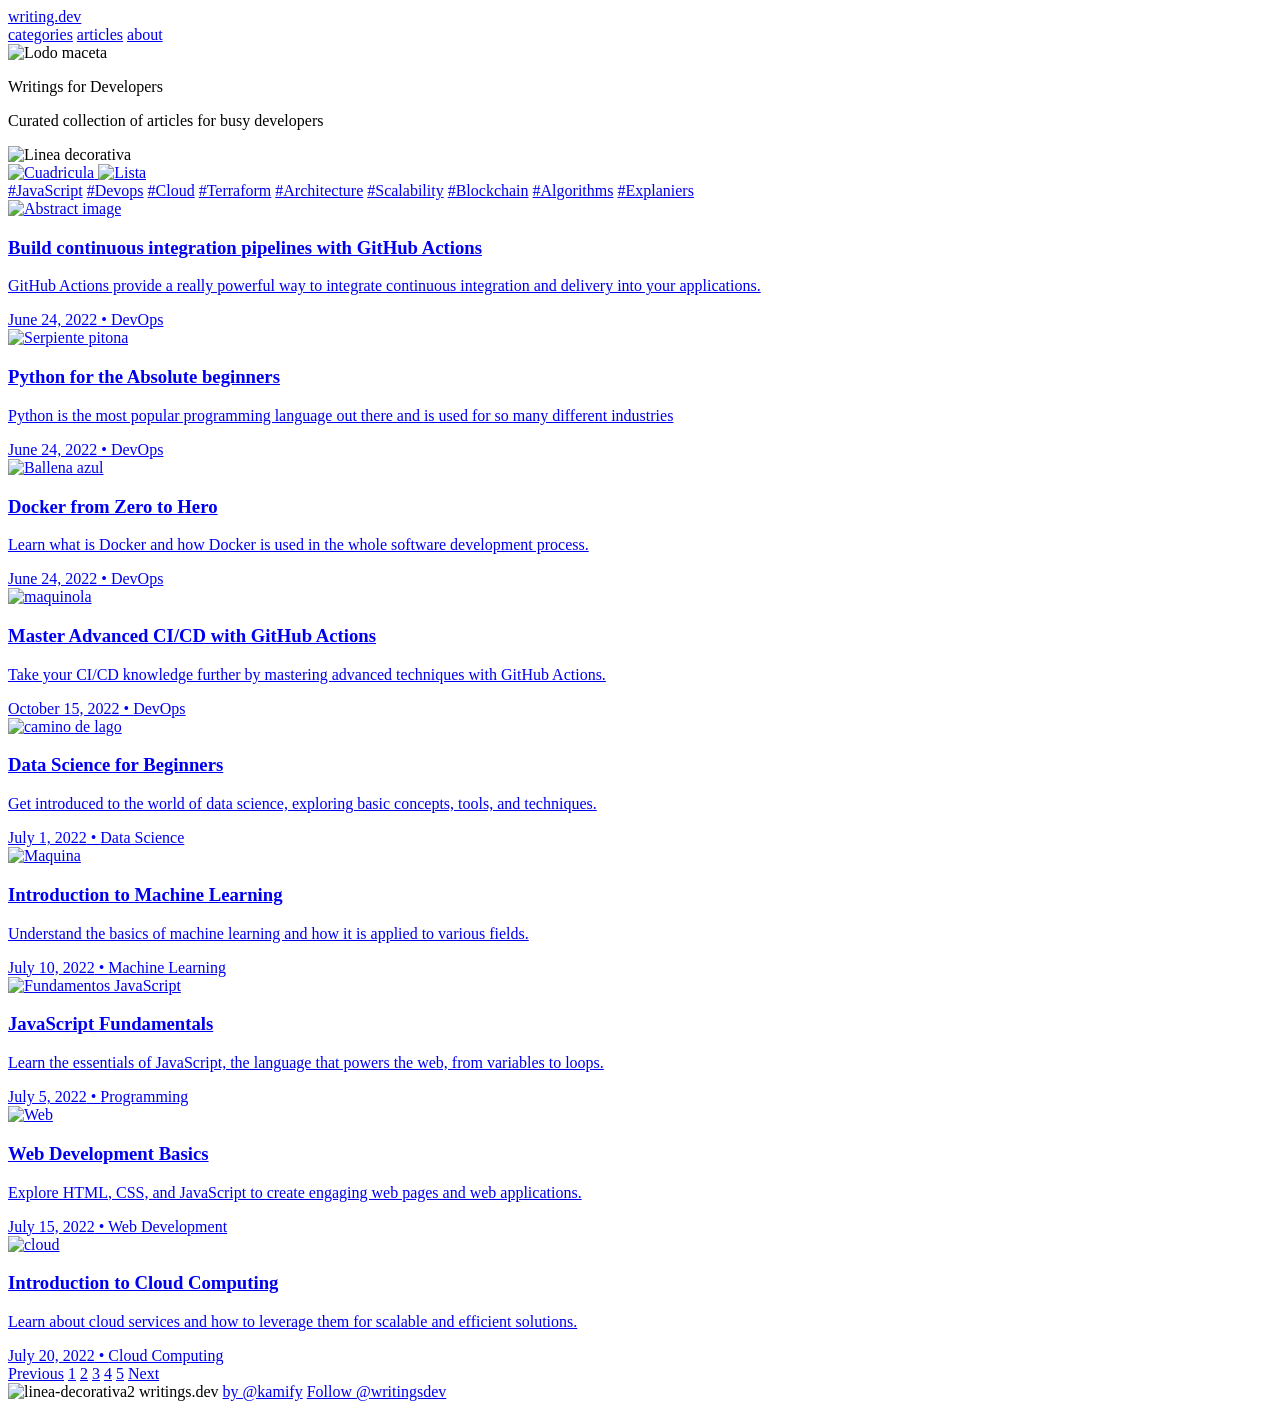
==== Dia 9/HTML/index.html @ a642bdd0 "CheckPoint" ====
<!DOCTYPE html>
<html lang="en">
<head>
    <meta charset="UTF-8">
    <meta name="viewport" content="width=device-width, initial-scale=1.0">
    <title>writings.dev</title>
</head>
<link rel="stylesheet" href="/styles/style.css">
<body>
        <nav>
            <div class="categoria">
                <a href="#writing-dev" id="writing-link">writing.dev</a>
            </div>
            <div class="menu">
                <div class="iconos">
                <span></span>
                <span></span>
                <span></span>
                </div>
            </div>
            <div class="titulos">
                <a href="index.html" class="nav-item">categories</a>
                <a href="index.html" class="nav-item">articles</a>
                <a href="index.html" class="nav-item">about</a>
            </div>
        </nav>
        <div class="logo-contenedor">
            <img src="/images/Logo.png" alt="Lodo maceta" class="logo">
            <p class="titulo-devoloper">Writings for Developers</p>
            <p class="subtitulo">Curated collection of articles for busy developers</p>
        </div>
        <img src="/images/Line 1.png" alt="Linea decorativa" class="linea-decorativa">
        <nav>
            <div class="sub-nav">
                <a class="nav-icono-link" href="index.html" >
                <img class="nav-icono" src="/images/Grid Icon.png" alt="Cuadricula">
                </a>
                <a class="nav-icono-link" href="index.html">
                <img class="nav-icono" src="/images/List Icon.png" alt="Lista">
                </a>

                <div class="nav-lenguajes">
                    <div class="nav-scrollable">
                        <a class="nav-link" href="#JavaScript">#JavaScript</a>
                        <a class="nav-link" href="#Devops">#Devops</a>
                        <a class="nav-link" href="#Cloud">#Cloud</a>
                        <a class="nav-link" href="#Terraform">#Terraform</a>
                        <a class="nav-link" href="#Architecture">#Architecture</a>
                        <a class="nav-link" href="#Scalability">#Scalability</a>
                        <a class="nav-link" href="#Blockchain">#Blockchain</a>
                        <a class="nav-link" href="#Algorithms">#Algorithms</a>
                        <a class="nav-link" href="#Explaniers">#Explaniers</a>
                    </div>
                    <div class="nav-shadow"></div>
                </div> 
            </div>
        </nav>
        <div class="contenedor-articulos">
            <a href="index.html" class="card-link">
                <div class="card">
                    <img src="/images/image 1.png" alt="Abstract image" class="card-imagen">
                    <div class="card-content">
                        <h3>Build continuous integration pipelines with GitHub Actions</h3>
                        <p>GitHub Actions provide a really powerful way to integrate continuous integration and delivery
                        into
                        your applications.</p>
                        <div class="card-meta">
                            <span>June 24, 2022</span> • <span>DevOps</span>
                        </div>
                    </div>
                </div>
            </a>

            <a href="index.html" class="card-link">
                <div class="card">
                    <img src="/images/image 2.png" alt="Serpiente pitona" class="card-imagen">
                    <div class="card-content">
                        <h3>Python for the Absolute beginners</h3>
                        <p>Python is the most popular programming language out there and is used for so many different
                        industries</p>
                        <div class="card-meta">
                            <span>June 24, 2022</span> • <span>DevOps</span>
                        </div>
                    </div>
                </div>
            </a>


            <a href="index.html" class="card-link">
              <div class="card">
                    <img src="/images/image 3.png" alt="Ballena azul" class="card-imagen">
                     <div class="card-content" >
                        <h3>Docker from Zero to Hero</h3>
                        <p>Learn what is Docker and how Docker is used in the whole software development process.</p>
                        <div class="card-meta">
                            <span>June 24, 2022</span> • <span>DevOps</span>
                        </div>
                     </div>
                </div>
            </a>



            <a href="index.html" class="card-link">
                <div class="card">
                    <img src="/images/image 4.png" alt="maquinola" class="card-imagen">
                     <div class="card-content">
                        <h3>Master Advanced CI/CD with GitHub Actions</h3>
                        <p>Take your CI/CD knowledge further by mastering advanced techniques with GitHub Actions.</p>
                        <div class="card-meta">
                            <span>October 15, 2022</span> • <span>DevOps</span>
                        </div>
                     </div>
                </div>
            </a>



            <a href="index.html" class="card-link"> 
                <div class="card">
                    <img src="/images/image 5.png" alt="camino de lago" class="card-imagen">
                        <div class="card-content">
                            <h3>Data Science for Beginners</h3>
                            <p>Get introduced to the world of data science, exploring basic concepts, tools, and techniques.</p>
                            <div class="card-meta">
                                <span>July 1, 2022</span> • <span>Data Science</span>
                            </div>
                     </div>
                </div>
            </a>


            <a href="index.html" class="card-link">
                <div class="card">
                    <img src="/images/image 6.png" alt="Maquina" class="card-imagen">
                    <div class="card-content">
                        <h3>Introduction to Machine Learning</h3>
                        <p>Understand the basics of machine learning and how it is applied to various fields.</p>
                        <div class="card-meta">
                            <span>July 10, 2022</span> • <span>Machine Learning</span>
                        </div>
                    </div>
                </div>
            </a>



            <a href="index.html" class="card-link">
                <div class="card">
                    <img src="/images/image 7.png" alt="Fundamentos JavaScript" class="card-imagen">
                    <div class="card-content">
                        <h3>JavaScript Fundamentals</h3>
                        <p>Learn the essentials of JavaScript, the language that powers the web, from variables to loops.</p>
                        <div class="card-meta">
                            <span>July 5, 2022</span> • <span>Programming</span>
                        </div>
                    </div>
                </div>
            </a>
            


            <a href="index.html" class="card-link">
                <div class="card">
                    <img src="/images/image 8.png" alt="Web" class="card-imagen">
                    <div class="card-content">
                        <h3>Web Development Basics</h3>
                        <p>Explore HTML, CSS, and JavaScript to create engaging web pages and web applications.</p>
                        <div class="card-meta">
                            <span>July 15, 2022</span> • <span>Web Development</span>
                        </div>
                    </div>
                </div>
            </a>


            <a href="index.html" class="card-link">
                <div class="card">
                    <img src="/images/image 9.png" alt="cloud" class="card-imagen">
                    <div class="card-content">
                        <h3>Introduction to Cloud Computing</h3>
                        <p>Learn about cloud services and how to leverage them for scalable and efficient solutions.</p>
                        <div class="card-meta">
                            <span>July 20, 2022</span> • <span>Cloud Computing</span>
                        </div>
                    </div>
                </div>
            </a>
        </div>
        <div class="pagina">
            <a href="#" class="alternativa">Previous</a>
            <a href="#" class="pages">1</a>
            <a href="#" class="pages">2</a>
            <a href="#" class="pages">3</a>
            <a href="#" class="pages">4</a>
            <a href="#" class="pages">5</a>
            <a href="#" class="siguente">Next</a>
        </div>
        <footer class="footer">
            <div class="footer-content">
                <img src="/images/Line 1.png" alt="linea-decorativa2" class="linea-decorativa2">
                <span class="footer-text">writings.dev</span>
                <a href="https://www.instagram.com/smith.tth/following/" class="footer-by">by @kamify</a>
                <a href="https://www.instagram.com/smith.tth/following/" class="footer-follow">Follow @writingsdev</a>
            </div>
        </footer>
</body>
</html>
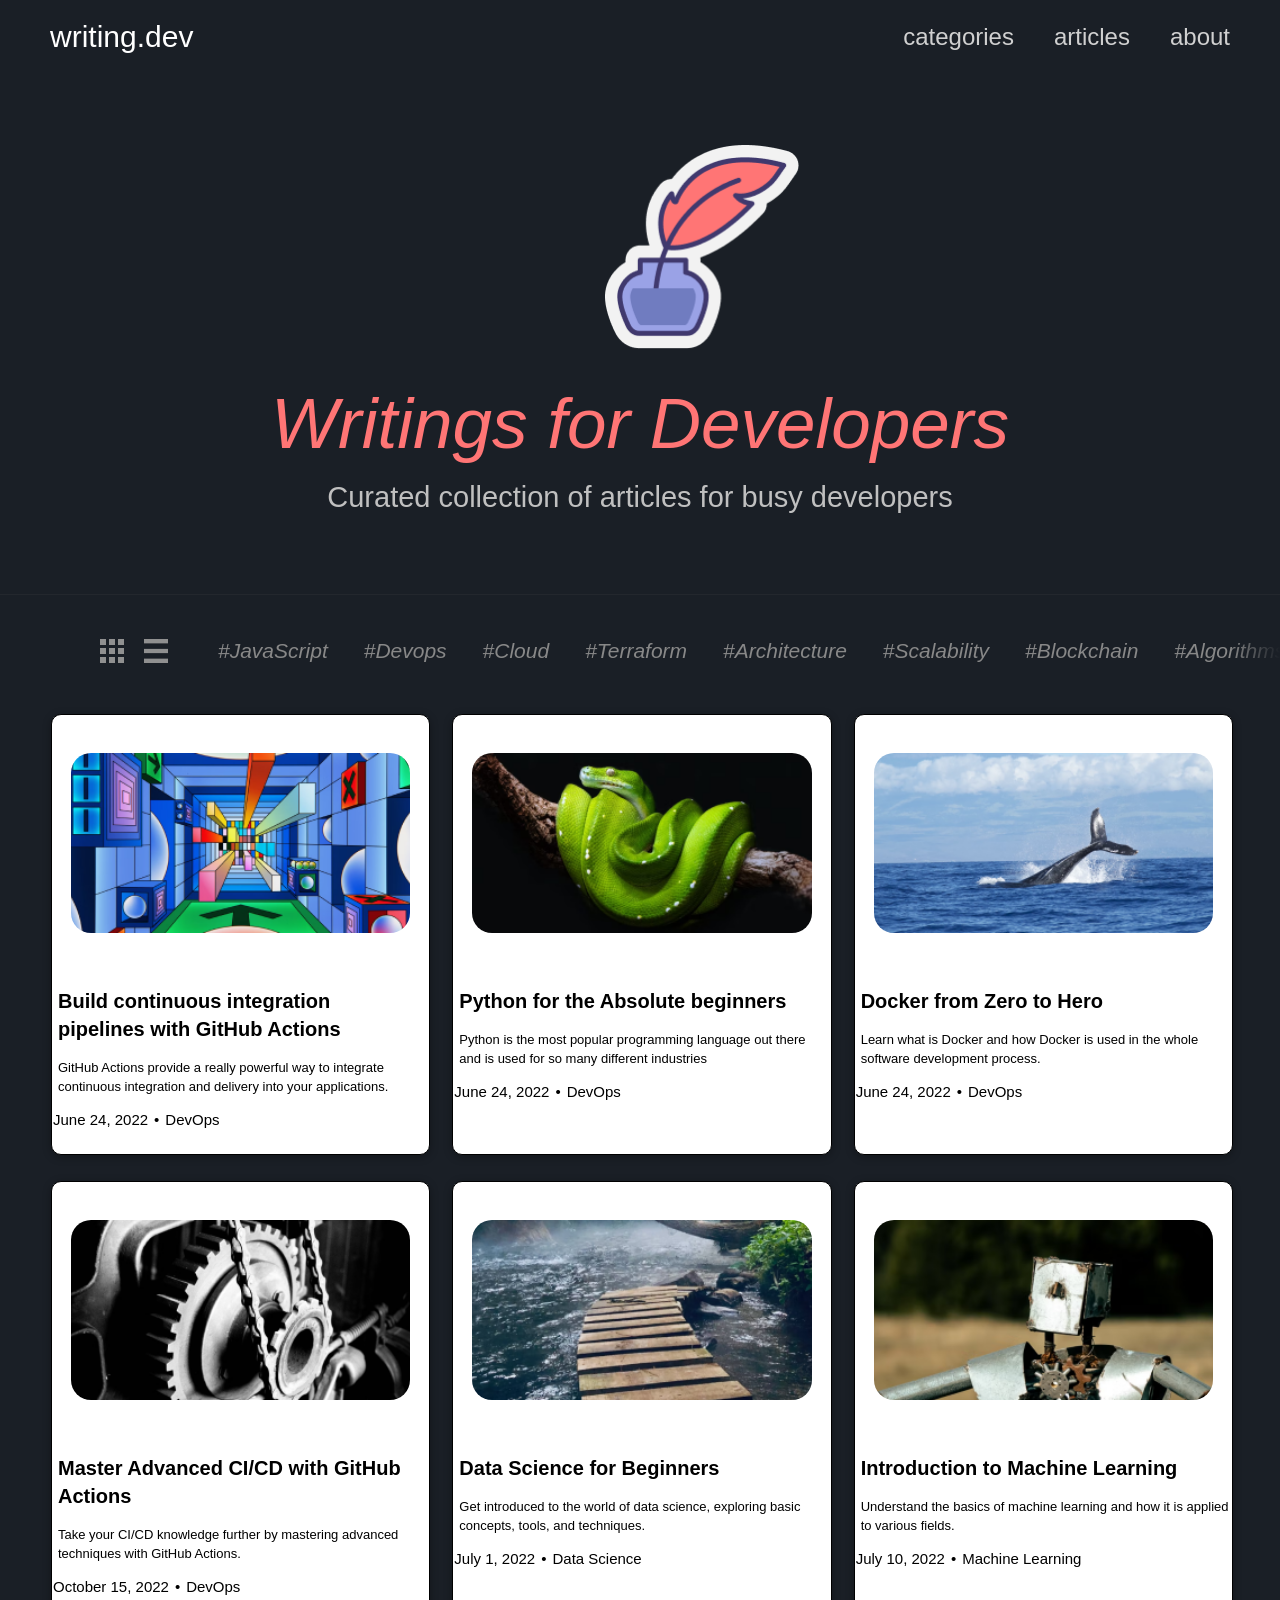
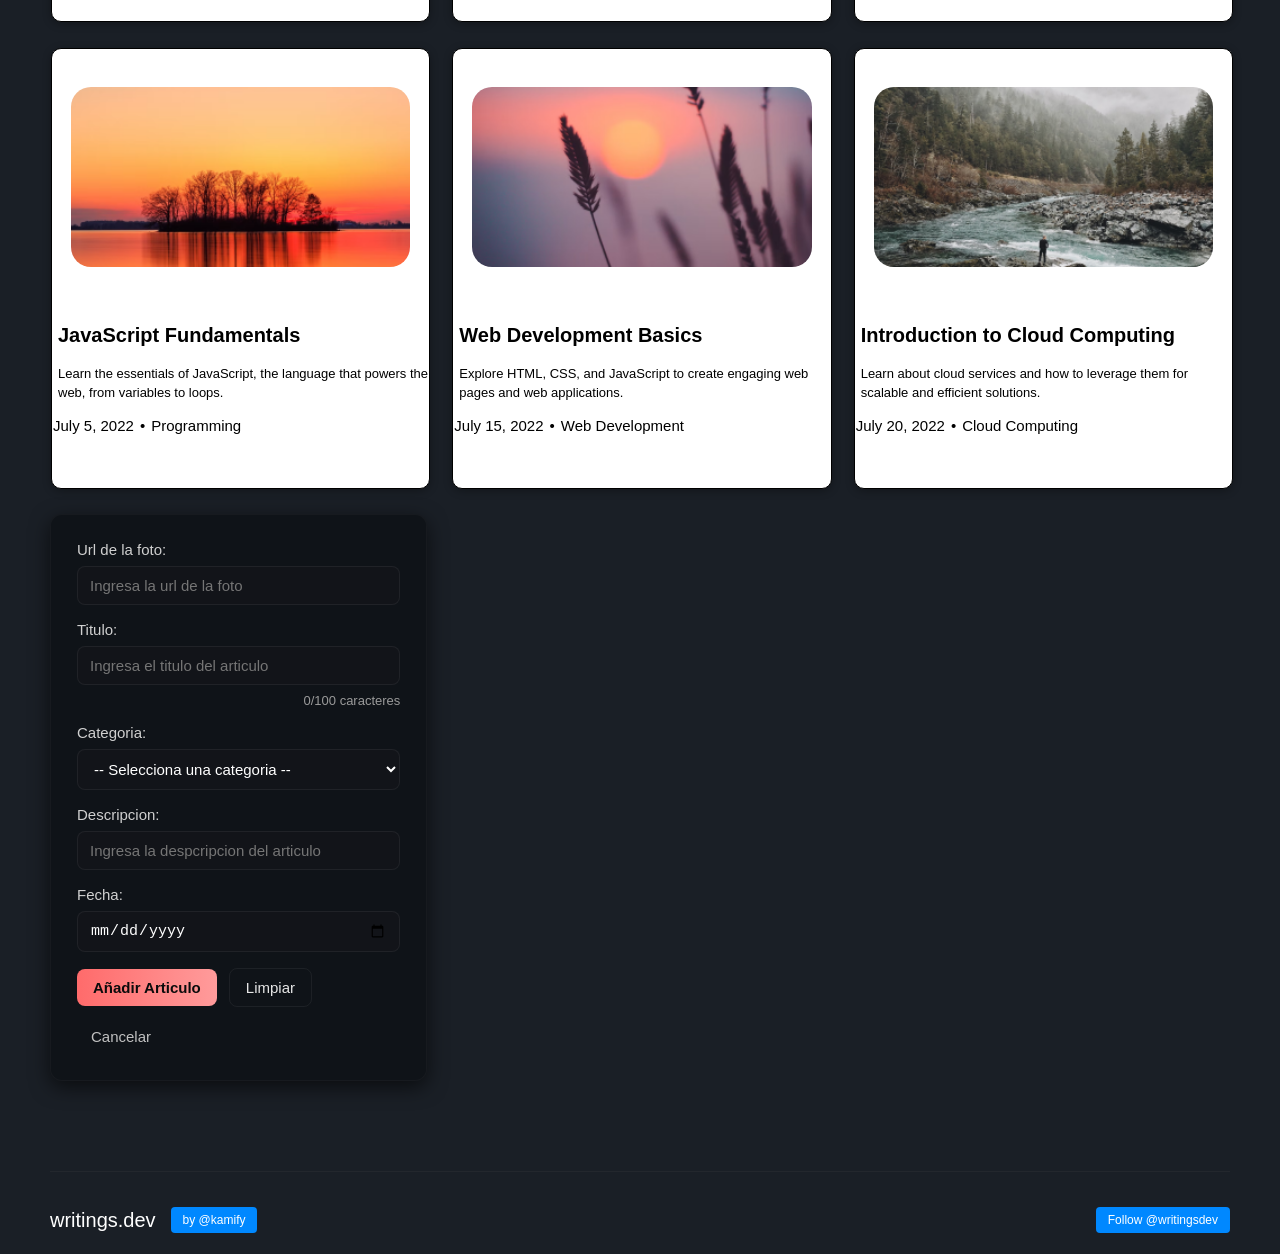
==== commit 669457d4: "Nuevos cambios" ====
--- a/Dia 9/HTML/index.html
+++ b/Dia 9/HTML/index.html
@@ -1,11 +1,11 @@
 <!DOCTYPE html>
-<html lang="en">
+<html lang="es">
 <head>
     <meta charset="UTF-8">
     <meta name="viewport" content="width=device-width, initial-scale=1.0">
     <title>writings.dev</title>
 </head>
-<link rel="stylesheet" href="/styles/style.css">
+<link rel="stylesheet" href="/Dia 9/styles/style.css">
 <body>
         <nav>
             <div class="categoria">
@@ -19,27 +19,27 @@
                 </div>
             </div>
             <div class="titulos">
-                <a href="index.html" class="nav-item">categories</a>
-                <a href="index.html" class="nav-item">articles</a>
+                <a href="#categorias" class="nav-item">categories</a>
+                <a href="#articulos" class="nav-item">articles</a>
                 <a href="index.html" class="nav-item">about</a>
             </div>
         </nav>
         <div class="logo-contenedor">
-            <img src="/images/Logo.png" alt="Lodo maceta" class="logo">
+            <img src="/Dia 9/images/Logo.png" alt="Lodo maceta" class="logo">
             <p class="titulo-devoloper">Writings for Developers</p>
             <p class="subtitulo">Curated collection of articles for busy developers</p>
         </div>
-        <img src="/images/Line 1.png" alt="Linea decorativa" class="linea-decorativa">
+        <img src="/Dia 9/images/Line 1.png" alt="Linea decorativa" class="linea-decorativa">
         <nav>
             <div class="sub-nav">
                 <a class="nav-icono-link" href="index.html" >
-                <img class="nav-icono" src="/images/Grid Icon.png" alt="Cuadricula">
+                <img class="nav-icono" src="/Dia 9/images/Grid Icon.png" alt="Cuadricula">
                 </a>
                 <a class="nav-icono-link" href="index.html">
-                <img class="nav-icono" src="/images/List Icon.png" alt="Lista">
+                <img class="nav-icono" src="/Dia 9/images/List Icon.png" alt="Lista">
                 </a>
 
-                <div class="nav-lenguajes">
+                <div class="nav-lenguajes" id="categorias">
                     <div class="nav-scrollable">
                         <a class="nav-link" href="#JavaScript">#JavaScript</a>
                         <a class="nav-link" href="#Devops">#Devops</a>
@@ -55,10 +55,10 @@
                 </div> 
             </div>
         </nav>
-        <div class="contenedor-articulos">
-            <a href="index.html" class="card-link">
-                <div class="card">
-                    <img src="/images/image 1.png" alt="Abstract image" class="card-imagen">
+        <div class="contenedor-articulos" id="articulos">
+            <a href="index.html" class="card-link">
+                <div class="card">
+                    <img src="/Dia 9/images/image 1.png" alt="Abstract image" class="card-imagen">
                     <div class="card-content">
                         <h3>Build continuous integration pipelines with GitHub Actions</h3>
                         <p>GitHub Actions provide a really powerful way to integrate continuous integration and delivery
@@ -73,7 +73,7 @@
 
             <a href="index.html" class="card-link">
                 <div class="card">
-                    <img src="/images/image 2.png" alt="Serpiente pitona" class="card-imagen">
+                    <img src="/Dia 9/images/image 2.png" alt="Serpiente pitona" class="card-imagen">
                     <div class="card-content">
                         <h3>Python for the Absolute beginners</h3>
                         <p>Python is the most popular programming language out there and is used for so many different
@@ -85,10 +85,9 @@
                 </div>
             </a>
 
-
             <a href="index.html" class="card-link">
               <div class="card">
-                    <img src="/images/image 3.png" alt="Ballena azul" class="card-imagen">
+                    <img src="/Dia 9/images/image 3.png" alt="Ballena azul" class="card-imagen">
                      <div class="card-content" >
                         <h3>Docker from Zero to Hero</h3>
                         <p>Learn what is Docker and how Docker is used in the whole software development process.</p>
@@ -99,11 +98,9 @@
                 </div>
             </a>
 
-
-
-            <a href="index.html" class="card-link">
-                <div class="card">
-                    <img src="/images/image 4.png" alt="maquinola" class="card-imagen">
+            <a href="index.html" class="card-link">
+                <div class="card">
+                    <img src="/Dia 9/images/image 4.png" alt="maquinola" class="card-imagen">
                      <div class="card-content">
                         <h3>Master Advanced CI/CD with GitHub Actions</h3>
                         <p>Take your CI/CD knowledge further by mastering advanced techniques with GitHub Actions.</p>
@@ -114,11 +111,9 @@
                 </div>
             </a>
 
-
-
             <a href="index.html" class="card-link"> 
                 <div class="card">
-                    <img src="/images/image 5.png" alt="camino de lago" class="card-imagen">
+                    <img src="/Dia 9/images/image 5.png" alt="camino de lago" class="card-imagen">
                         <div class="card-content">
                             <h3>Data Science for Beginners</h3>
                             <p>Get introduced to the world of data science, exploring basic concepts, tools, and techniques.</p>
@@ -129,10 +124,9 @@
                 </div>
             </a>
 
-
-            <a href="index.html" class="card-link">
-                <div class="card">
-                    <img src="/images/image 6.png" alt="Maquina" class="card-imagen">
+            <a href="index.html" class="card-link">
+                <div class="card">
+                    <img src="/Dia 9/images/image 6.png" alt="Maquina" class="card-imagen">
                     <div class="card-content">
                         <h3>Introduction to Machine Learning</h3>
                         <p>Understand the basics of machine learning and how it is applied to various fields.</p>
@@ -143,11 +137,9 @@
                 </div>
             </a>
 
-
-
-            <a href="index.html" class="card-link">
-                <div class="card">
-                    <img src="/images/image 7.png" alt="Fundamentos JavaScript" class="card-imagen">
+            <a href="index.html" class="card-link">
+                <div class="card">
+                    <img src="/Dia 9/images/image 7.png" alt="Fundamentos JavaScript" class="card-imagen">
                     <div class="card-content">
                         <h3>JavaScript Fundamentals</h3>
                         <p>Learn the essentials of JavaScript, the language that powers the web, from variables to loops.</p>
@@ -158,11 +150,9 @@
                 </div>
             </a>
             
-
-
-            <a href="index.html" class="card-link">
-                <div class="card">
-                    <img src="/images/image 8.png" alt="Web" class="card-imagen">
+            <a href="index.html" class="card-link">
+                <div class="card">
+                    <img src="/Dia 9/images/image 8.png" alt="Web" class="card-imagen">
                     <div class="card-content">
                         <h3>Web Development Basics</h3>
                         <p>Explore HTML, CSS, and JavaScript to create engaging web pages and web applications.</p>
@@ -173,10 +163,9 @@
                 </div>
             </a>
 
-
-            <a href="index.html" class="card-link">
-                <div class="card">
-                    <img src="/images/image 9.png" alt="cloud" class="card-imagen">
+            <a href="index.html" class="card-link">
+                <div class="card">
+                    <img src="/Dia 9/images/image 9.png" alt="cloud" class="card-imagen">
                     <div class="card-content">
                         <h3>Introduction to Cloud Computing</h3>
                         <p>Learn about cloud services and how to leverage them for scalable and efficient solutions.</p>
@@ -186,23 +175,66 @@
                     </div>
                 </div>
             </a>
-        </div>
-        <div class="pagina">
-            <a href="#" class="alternativa">Previous</a>
-            <a href="#" class="pages">1</a>
-            <a href="#" class="pages">2</a>
-            <a href="#" class="pages">3</a>
-            <a href="#" class="pages">4</a>
-            <a href="#" class="pages">5</a>
-            <a href="#" class="siguente">Next</a>
+
+            <form action="articulo" class="formulario-contenedor">
+                <div class="form-group">
+                    <label for="imagenUrl">Url de la foto:</label>
+                    <input type="url" id="imagenUrl" name="imagenUrl" placeholder="Ingresa la url de la foto" required>
+                </div>
+
+
+                <div class="form-group">
+                    <label for="titulo">Titulo:</label>
+                    <input type="text" id="titulo" name="titulo" placeholder="Ingresa el titulo del articulo"  maxlength="100" required>
+                    <small id="titleCount">0/100 caracteres</small>
+                </div>
+
+                <div class="form-group">
+                    <label for="categoria">Categoria:</label>
+                    <select id="categoria" name="categoria" required>
+                        <option value="">-- Selecciona una categoria --</option>
+                        <option value="DevOps">DevOps</option>
+                        <option value="JavaScript">JavaScript</option>
+                        <option value="Python">Python</option>
+                        <option value="Cloud">Cloud</option>
+                        <option value="Terraform">Terraform</option>
+                        <option value="Architecture">Architecture</option>
+                        <option value="Scalability">Scalability</option>
+                        <option value="Blockchain">Blockchain</option>
+                        <option value="Algorithms">Algorithms</option>
+                        <option value="Data Science">Data Science</option>
+                        <option value="Machine Learning">Machine Learningel</option>
+                    </select>
+                </div>
+
+                <div class="form-group">
+                    <label for="descripcion">Descripcion:</label>
+                    <input type="text" id="despcripcion" name="descripcion" placeholder="Ingresa la despcripcion del articulo" maxlength="500" required>
+                </div>
+
+
+                <div class="form-group">
+                    <label for="date">Fecha:</label>
+                    <input type="date" id="date" name="date" required>                
+                </div>
+
+
+                <div class="form-botones">
+                    <button type="submit" class="btn-primary">Añadir Articulo</button>
+                    <button type="reset" class="btn-secondary">Limpiar</button>
+                    <a href="index.html" class="btn-cancel">Cancelar</a>
+                </div>
+            </form>
         </div>
         <footer class="footer">
             <div class="footer-content">
-                <img src="/images/Line 1.png" alt="linea-decorativa2" class="linea-decorativa2">
+                <img src="/Dia 9/images/Line 1.png" alt="linea-decorativa2" class="linea-decorativa2">
                 <span class="footer-text">writings.dev</span>
                 <a href="https://www.instagram.com/smith.tth/following/" class="footer-by">by @kamify</a>
                 <a href="https://www.instagram.com/smith.tth/following/" class="footer-follow">Follow @writingsdev</a>
             </div>
         </footer>
+
+        <script src="/Dia 9/scripts/form.js"></script>
 </body>
 </html>
--- a/Dia 9/styles/style.css
+++ b/Dia 9/styles/style.css
@@ -0,0 +1,595 @@
+body {
+    background-color: #1a1f26;
+    font-family: Arial, Helvetica, sans-serif;
+    margin: 0;
+}
+
+div .logo {
+   width: 194.45px;
+   height: 204.08px;
+   top: -79px;
+   left: -359px;
+    margin: 100px 15px -47px 857px;
+}
+
+.titulo-devoloper {
+    width: 844px;
+    height: 85px;
+    top: -1px;
+    left: -109px;
+    font-family: 'Recursive', sans-serif;
+    font-style: italic;
+    font-weight: 400;
+    font-size: 71px;
+    line-height: 100%;
+    letter-spacing: 0%;
+    color: #FF7575;
+
+}
+
+
+nav {
+    width: 1,680px;
+    padding: 20px 50px;
+    display: flex;
+    justify-content: space-between;
+    align-items: center;
+    box-sizing: border-box;
+}
+
+    
+#writing-link {
+    font-size: 30px;
+    font-family: 'Recursive', sans-serif;
+    font-weight: 400;
+    color: #ffffff;
+    text-decoration: none;
+}
+
+.titulos {
+    display: flex;
+    gap: 40px;
+}
+
+nav a.nav-item {
+    color: #d0d0d0;
+    text-decoration: none;
+    font-size: 24px;
+    font-family: 'Poppins', sans-serif;
+    transition: color 0.3s ease;
+}
+
+nav a.nav-item:hover {
+    color: #ffffff;
+}
+
+.sub-nav{
+    display: flex;
+    align-items: center;
+    gap: 20px;
+    width: 100%;
+    padding: 0 50px;
+}
+
+.nav-link {
+    font-family: 'Recursive', sans-serif;
+    color:  #888888;
+    text-decoration: none;
+    font-size: 21px;
+    font-style: italic;
+    white-space: nowrap;
+    transition: color 0.3s ease;
+}
+
+.nav-link:hover {
+    color: #FF7575;
+}
+
+.nav-right {
+    display: flex;
+    gap: 15px;
+}
+
+
+.nav-lenguajes{
+    position: relative;
+    flex-grow: 1;
+    overflow: hidden;
+    margin-left: 30px;
+}
+
+
+.nav-scrollable{
+    display: flex;
+    gap: 36px;
+    overflow-x: auto;
+    max-width: 100%;
+    scrollbar-width: none;
+}
+
+.nav-scrollable::-webkit-scrollbar {
+    display: none;
+}
+
+
+.nav-shadow{
+    position: absolute;
+    top: 0;
+    right: 0;
+    width: 50px;
+    height: 100%;
+    background: linear-gradient(to right, rgba(26, 31, 38, 0), #1a1f26);
+    pointer-events: none;
+}
+
+
+.nav-icono-link{
+    height: 24px;
+    display: flex;
+    align-items: center;
+}
+
+
+.logo-contenedor {
+  text-align: center;
+  margin: 50px 0px 50px 0px;
+  display: flex;
+  flex-direction: column;
+  align-items: center;
+  justify-content: center;
+  position: relative;
+}
+
+
+
+.logo {
+    height: auto;
+    width: 150px;
+    padding-left: 0px;
+    margin-bottom: 40px;
+    position: relative;
+}
+
+
+.titulo-devoloper{
+    margin-top: 0px;
+    margin-bottom: 15px;
+    font-family: 'Recursive', sans-serif;
+    font-size: 71px;
+    font-style: italic;
+    line-height: 1.2;
+    color: #FF7575;
+    font-weight: 400;
+    width: 844px;
+    letter-spacing: 0%;
+}
+
+
+.subtitulo{
+    margin-top: 0px;
+    margin-bottom: 0px;
+    font-family: 'Poppins', sans-serif;
+    font-style: normal;
+    color: #c0c0c0;
+    font-size: 29px;
+    font-weight: 400;
+    letter-spacing: 0%;
+}
+
+
+.linea-decorativa{
+    width: 100%;
+    height: 1px;
+    margin: 30px 0 20px 0;
+}
+
+.linea-decorativa2{
+    width: 100%;
+    height: 1px;
+    margin: 30px 0 20px 0;
+}
+
+.contenedor-articulos {
+    display: grid;
+    grid-template-columns: repeat(3, 1fr);
+    justify-items: center;
+    align-items: start;
+    padding: 30px 50px 40px 50px;
+    font-family: 'Poppins', sans-serif;
+    gap: 24px;
+    max-width: 1,244px;
+    margin: 0 auto;
+}
+
+
+.card {
+    background-color: #ffffff;
+    border-radius: 10px; 
+    box-shadow: 0 2px 8px rgba(0, 0, 0, 0.3);
+    overflow: hidden;
+    width: 100%;
+    max-width: 403px;
+    height: 439px;
+    display: flex;
+    flex-direction: column;
+    transition: transform 0.2s ease-in-out;
+    margin: 1px;
+    border: 1px solid #000000;
+}
+
+
+.card-link {
+    text-decoration: none;
+}
+
+
+.card:hover {
+    transform: scale(1.03);
+}
+
+.card-imagen {
+    width: 90%;
+    height: 180px;
+    margin: 10% auto;
+    object-fit: cover;
+    border-radius: 20px;
+}
+
+
+.card-content {
+    display: flex;
+    flex-direction: column;
+    padding: 1px;
+}
+
+
+.card-content h3 {
+    font-size: 20px;
+    font-weight: 550;
+    color: #000000;
+    margin: 15px 15px 15px 5px;
+    font-family: 'Poppins', sans-serif;
+    line-height: 1.4;
+}
+
+.card-content p {
+    font-size: 13px;
+    color: #000000;
+    line-height: 1.5;
+    margin: 0px 0px 14px 5px;
+    font-family: 'Poppins', sans-serif;
+}
+
+
+.card-meta {
+    font-size: 15px;
+    font-weight: 20;
+    color: #000000;
+    display: flex;
+    gap: 6px;
+    margin-top: auto;
+    font-family: 'Poppins', sans-serif;
+}
+
+.footer-content {
+    display: flex;
+    justify-content: flex-start;
+    align-items: center;
+    gap: 15px;
+    padding: 20px 50px;
+    flex-wrap: wrap;
+}
+
+.footer-text {
+    font-family: 'Recursive', sans-serif;
+    color: #ffffff;
+    font-size: 20px;
+    font-weight: 100;
+
+}
+
+.footer-by {
+    background-color: #0088ff;
+    color: #ffffff;
+    padding: 6px 12px;
+    border-radius: 4px;
+    text-decoration: none;
+    font-family: 'Poppins', sans-serif;
+    font-size: 12px;
+    font-weight: 500;
+    transition: background-color 0.3s ease;
+}
+
+
+.footer-follow {
+    background-color: #0088ff;
+    color: #ffffff;
+    padding: 6px 12px;
+    border-radius: 4px;
+    text-decoration: none;
+    font-family: 'Poppins', sans-serif;
+    font-size: 12px;
+    font-weight: 400;
+    display: flex;  
+    gap: 5px;
+    transition: background-color 0.3s ease;
+    margin-left: auto;
+}
+
+
+::-webkit-scrollbar {
+    width: 12px;
+    height: 12px;
+}
+
+
+::-webkit-scrollbar-track {
+    background: transparent;
+    border-radius: 12px;
+}
+
+
+::-webkit-scrollbar-thumb {
+    background: linear-gradient(180deg, #ff7575, #ffb4b4, #707dc1);
+    border-radius: 12px;
+    border: 3px solid #000000;
+    min-height: 199px;
+}
+
+.contenedor {
+    max-width: 1100px;
+    margin: 30px auto;
+    padding: 0 20px;
+    box-sizing: border-box;
+    
+}
+
+.encabezado-form h1 {
+    font-family: 'Recursive', sans-serif;
+    font-size: 34px;
+    margin: 100px 0 6px 0;
+    color: #FF7575;
+    font-weight: 400;
+}
+
+.encabezado-form p {
+    margin: 0;
+    color: #c0c0c0;
+    font-family: 'Poppins', sans-serif;
+}
+
+.formulario-contenedor {
+    background-color: #0f1318;
+    border-radius: 12px;
+    padding: 26px;
+    max-width: 820px;
+    box-shadow: 0 6px 20px rgba(0,0,0,0.6);
+    border: 1px solid rgba(255,255,255,0.03);
+    font-family: 'Poppins', sans-serif;
+    color: #e6e6e6;
+    display: block;
+}
+
+.form-group {
+    display: flex;
+    flex-direction: column;
+    gap: 8px;
+    margin-bottom: 16px;
+}
+
+.form-group label {
+    font-size: 15px;
+    color: #d0d0d0;
+    font-weight: 500;
+}
+
+.form-group input[type="text"],
+.form-group input[type="url"],
+.form-group input[type="date"],
+.form-group select,
+.form-group textarea {
+    background: #121419;
+    color: #ffffff;
+    border: 1px solid rgba(255,255,255,0.06);
+    padding: 10px 12px;
+    border-radius: 8px;
+    font-size: 15px;
+    outline: none;
+    transition: border-color 0.15s ease, box-shadow 0.15s ease;
+}
+
+.form-group input:focus,
+.form-group select:focus,
+.form-group textarea:focus {
+    border-color: #ff7272;
+    box-shadow: 0 0 0 4px rgba(255,114,114,0.07);
+}
+
+.form-group small {
+    color: #9a9a9a;
+    align-self: flex-end;
+    font-size: 13px;
+}
+
+.form-botones {
+    display: flex;
+    gap: 12px;
+    margin-top: 8px;
+    align-items: center;
+    flex-wrap: wrap;
+}
+
+.btn-primary,
+.btn-secondary,
+.btn-cancel {
+    display: inline-block;
+    padding: 10px 16px;
+    border-radius: 8px;
+    text-decoration: none;
+    font-family: 'Poppins', sans-serif;
+    font-size: 15px;
+    cursor: pointer;
+    border: none;
+}
+
+.btn-primary {
+    background: linear-gradient(90deg, #ff6b6b, #ff9b9b);
+    color: #0b0b0b;
+    font-weight: 600;
+}
+
+.btn-secondary {
+    background: transparent;
+    color: #e6e6e6;
+    border: 1px solid rgba(255,255,255,0.06);
+}
+
+.btn-cancel {
+    background: transparent;
+    color: #c0c0c0;
+    text-decoration: none;
+    padding: 9px 14px;
+}
+
+
+::-webkit-scrollbar-thumb:hover {
+    background: linear-gradient(180deg, #ff5a5a, #ff9e9e, #5a66b1);
+    border: 3px solid #000000;
+
+}
+
+
+.menu{
+    display: none;
+    cursor: pointer;
+}
+
+
+@media (max-width: 768px) {
+    .menu{
+        display: block;
+    }
+
+    .nav-right{
+        display: none;
+        position: absolute;
+        top: 60px;
+        right: 0;
+        background-color: #1a1f26;
+        padding: 20px;
+        box-shadow: -2px 2px 10px rgba(0, 0, 0, 0.3);
+    }
+
+    .nav-right.show{
+        display: flex;
+        flex-direction: column;
+        align-items: flex-start;
+        gap: 20px
+    }
+
+    .iconos span{
+        display: block;
+        height: 3px;
+        width: 100%;
+        background-color: white;
+        border-radius: 3px;
+        transition: all 0.4s cubic-bezier(0.68, -0.55, 0.265, 1.55);
+    }
+
+    .menu.active .iconos span:nth-child(1){
+        transform: rotate(45deg) translate(6px, 6px);
+    }
+
+    .menu.active .iconos span:nth-child(2){
+        transform: scaleX(0);
+    }
+
+
+    .menu.active .iconos span:nth-child(3){
+        transform: rotate(-45deg) translate(6px, -6px);
+    }
+
+    nav {
+        padding: 10px 10px 10px 20px;
+    }
+
+    .sub-nav {
+        padding: 0 20px;
+    }
+
+    .titulo-devoloper{
+        font-size: 36px;
+        line-height: 48px;
+    }
+
+    .subtitulo{
+        font-size: 16px;
+    }
+
+
+    .contenedor-articulos{
+        grid-template-columns: 1fr;
+        justify-content: center;
+        padding: 20px;
+    }
+
+
+    .card{
+        width: 100%;
+        max-width: 400px;
+        height: auto;
+        margin: 10px;
+    }
+
+
+    .card-content h3{
+        font-size: 16px;
+    }
+
+    .card-content p{
+        font-size: 13px;
+    }
+
+
+    .nav-scrollable{
+        gap: 15px;
+        max-height: 100%;
+    }
+
+    .logo{
+        padding-left: 0px;
+    }
+
+    .nav-lenguajes{
+        margin-left: 0px;
+    }
+}
+
+
+@media(max-width: 480px){
+   .titulo-devoloper{
+        font-size: 28px;
+        line-height: 38px;
+   }
+
+   .subtitulo{
+        font-size: 14px;
+   }
+
+   .card{
+        max-width: 320px;
+        margin: 8px;
+   }
+
+   .card-content h3{
+        font-size: 15px;
+   }
+
+   .card-content p{
+        font-size: 12px;
+   }
+
+   .card-meta{
+        font-size: 10px;
+   }
+}
